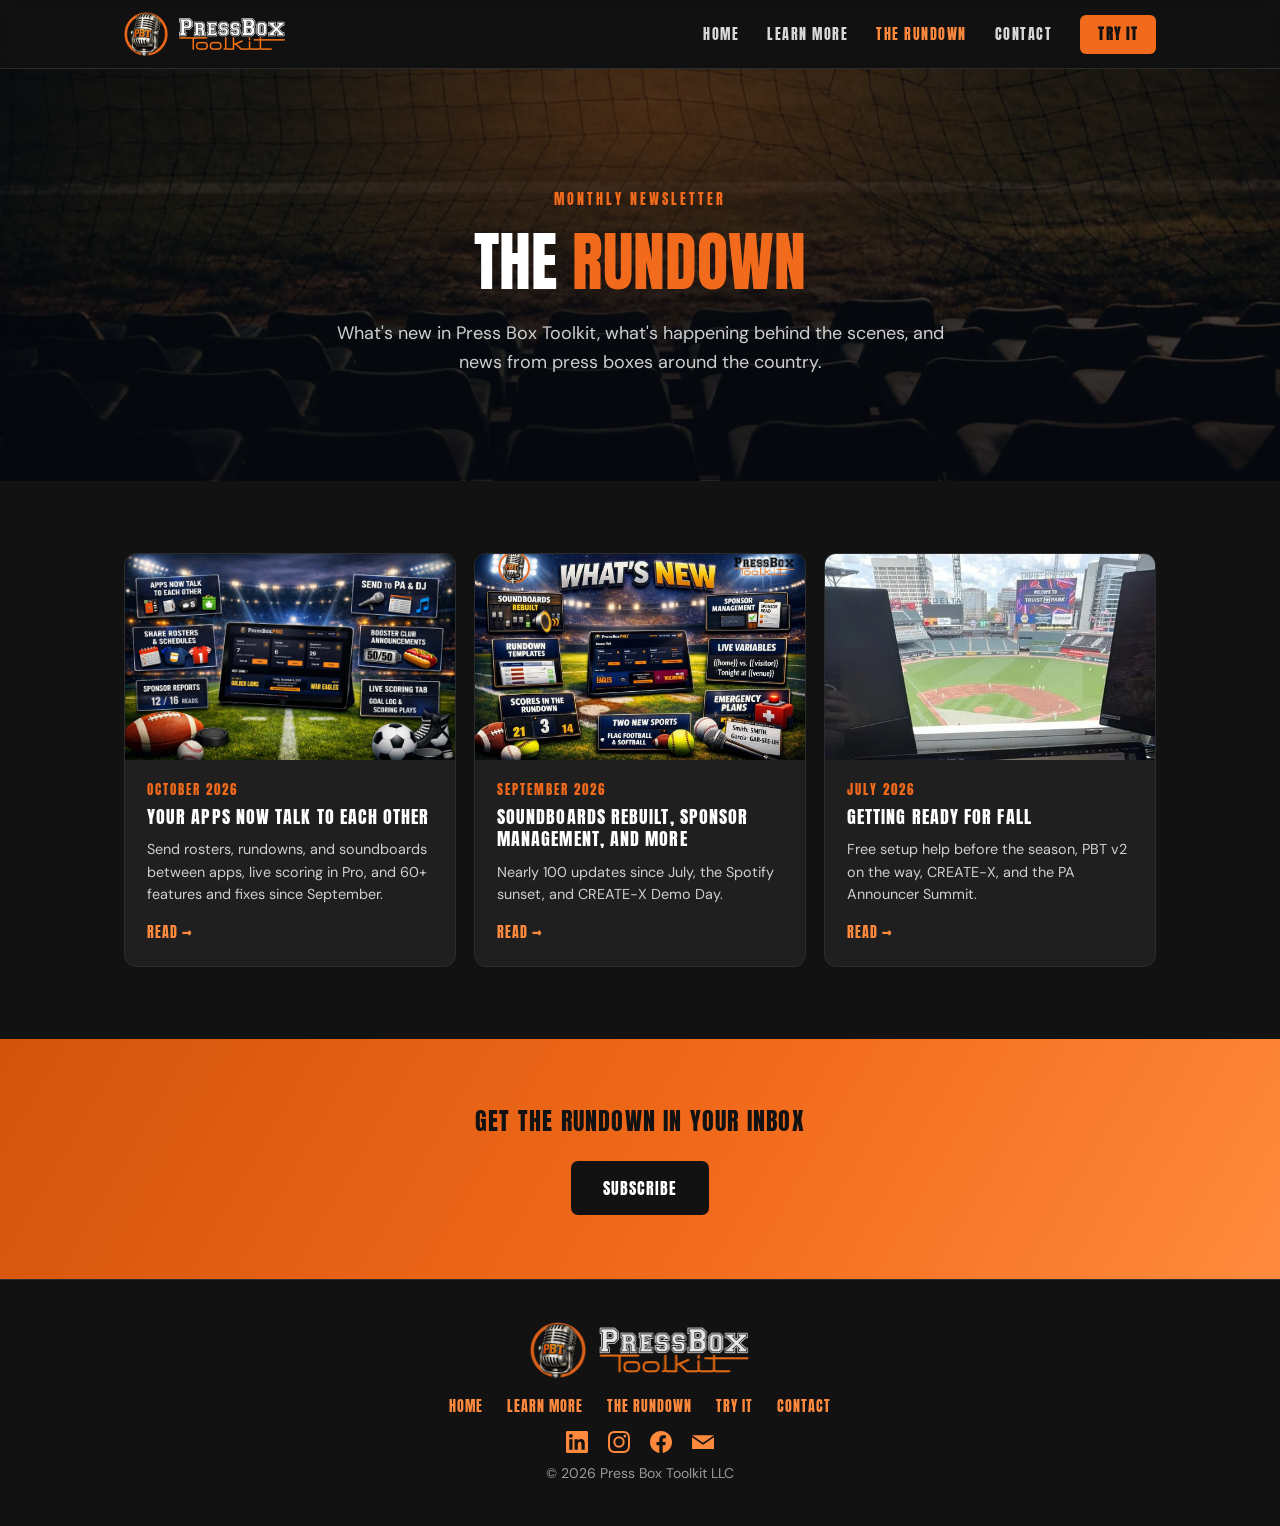
==== rundown/index.html @ 9ff4bf04 "Add The Rundown newsletter archive with July, September, and October 2026 editions Each edition gets" ====
<!DOCTYPE html>
<html lang="en">
<head>
<meta charset="utf-8">
<meta name="viewport" content="width=device-width, initial-scale=1">
<title>The Rundown | Monthly Newsletter | Press Box Toolkit</title>
<meta name="description" content="The Rundown is the monthly newsletter from Press Box Toolkit: new features, game-day tips, and news from the press box for PA announcers, DJs, and athletic directors.">
<meta property="og:title" content="The Rundown | Monthly news from Press Box Toolkit">
<meta property="og:description" content="New features, game-day tips, and news from the press box for PA announcers, DJs, and athletic directors.">
<meta property="og:type" content="website">
<meta property="og:url" content="https://www.pressboxtoolkit.com/rundown/">
<meta property="og:image" content="https://www.pressboxtoolkit.com/images/rundown/og.jpg">
<meta property="og:image:width" content="1200">
<meta property="og:image:height" content="630">
<meta property="og:image:alt" content="The Rundown, the monthly newsletter from Press Box Toolkit">
<meta name="twitter:card" content="summary_large_image">
<meta name="twitter:image" content="https://www.pressboxtoolkit.com/images/rundown/og.jpg">
<link rel="canonical" href="https://www.pressboxtoolkit.com/rundown/">
<link rel="icon" href="/public/PBT-favicon.png">
<link rel="preload" as="image" href="/images/empty-seats.webp" type="image/webp">
<link rel="stylesheet" href="/styles.css">
</head>
<body>

<!-- NAV -->
<header class="nav">
  <div class="wrap nav-inner">
    <a class="brand" href="/"><img class="nav-mic" src="/images/pbt-mic.webp" alt=""><img class="nav-logo" src="/PBT-logo-white-nav.png" alt="Press Box Toolkit"></a>
    <button class="nav-toggle" aria-label="Menu" onclick="document.getElementById('navlinks').classList.toggle('open')">☰</button>
    <nav class="nav-links" id="navlinks">
      <a href="/">Home</a>
      <a href="/details.html">Learn More</a>
      <a href="/rundown/" aria-current="page">The Rundown</a>
      <a href="/#contact">Contact</a>
      <a class="cta" href="https://app.pressboxtoolkit.com">Try It</a>
    </nav>
  </div>
</header>

<!-- HERO -->
<section class="hero photo-bg photo-hero-rundown">
  <p class="masthead">Monthly newsletter</p>
  <h1>The <span class="accent">Rundown</span></h1>
  <p class="sub">What's new in Press Box Toolkit, what's happening behind the scenes, and news from press boxes around the country.</p>
</section>

<!-- EDITIONS (newest first) -->
<section class="section">
  <div class="wrap">
    <div class="editions">
      <a class="edition-card" href="/rundown/2026-10/">
        <img src="/images/rundown/2026-10/whats-new.webp" width="1600" height="1066" alt="">
        <div class="body">
          <p class="date">October 2026</p>
          <h2>Your apps now talk to each other</h2>
          <p>Send rosters, rundowns, and soundboards between apps, live scoring in Pro, and 60+ features and fixes since September.</p>
          <span class="more">Read &rarr;</span>
        </div>
      </a>
      <a class="edition-card" href="/rundown/2026-09/">
        <img src="/images/rundown/2026-09/whats-new.webp" width="1120" height="746" alt="">
        <div class="body">
          <p class="date">September 2026</p>
          <h2>Soundboards rebuilt, sponsor management, and more</h2>
          <p>Nearly 100 updates since July, the Spotify sunset, and CREATE-X Demo Day.</p>
          <span class="more">Read &rarr;</span>
        </div>
      </a>
      <a class="edition-card" href="/rundown/2026-07/">
        <img src="/images/rundown/2026-07/truist-park.webp" width="520" height="924" alt="" style="object-position:center 30%">
        <div class="body">
          <p class="date">July 2026</p>
          <h2>Getting ready for fall</h2>
          <p>Free setup help before the season, PBT v2 on the way, CREATE-X, and the PA Announcer Summit.</p>
          <span class="more">Read &rarr;</span>
        </div>
      </a>
    </div>
  </div>
</section>

<!-- SUBSCRIBE + FOOTER -->
<section class="cta-band">
  <h2>Get The Rundown in your inbox</h2>
  <a class="btn btn-dark" href="mailto:info@pressboxtoolkit.com?subject=Subscribe%20me%20to%20The%20Rundown">Subscribe</a>
</section>

<footer class="foot">
  <div class="wrap">
    <div class="foot-brand"><img class="foot-mic" src="/images/pbt-mic.webp" alt=""><img class="foot-logo" src="/PBT-logo-white-foot.png" alt="Press Box Toolkit"></div>
    <div class="links">
      <a href="/">Home</a>
      <a href="/details.html">Learn More</a>
      <a href="/rundown/">The Rundown</a>
      <a href="https://app.pressboxtoolkit.com">Try It</a>
      <a href="mailto:info@pressboxtoolkit.com">Contact</a>
    </div>
    <div class="social">
      <a href="https://www.linkedin.com/company/press-box-toolkit/" target="_blank" rel="noopener" aria-label="Press Box Toolkit on LinkedIn"><svg width="22" height="22" viewBox="0 0 24 24" fill="currentColor" aria-hidden="true" xmlns="http://www.w3.org/2000/svg"><path d="M20.447 20.452h-3.554v-5.569c0-1.328-.027-3.037-1.852-3.037-1.853 0-2.136 1.445-2.136 2.939v5.667H9.351V9h3.414v1.561h.046c.477-.9 1.637-1.85 3.37-1.85 3.601 0 4.267 2.37 4.267 5.455v6.286zM5.337 7.433a2.062 2.062 0 1 1 0-4.124 2.062 2.062 0 0 1 0 4.124zM7.119 20.452H3.555V9h3.564v11.452zM22.225 0H1.771C.792 0 0 .774 0 1.729v20.542C0 23.227.792 24 1.771 24h20.451C23.2 24 24 23.227 24 22.271V1.729C24 .774 23.2 0 22.222 0h.003z"/></svg></a>
      <a href="https://www.instagram.com/pressboxtoolkit/" target="_blank" rel="noopener" aria-label="Press Box Toolkit on Instagram"><svg width="22" height="22" viewBox="0 0 24 24" fill="currentColor" aria-hidden="true" xmlns="http://www.w3.org/2000/svg"><path d="M12 2.163c3.204 0 3.584.012 4.85.07 3.252.148 4.771 1.691 4.919 4.919.058 1.265.069 1.645.069 4.849 0 3.205-.012 3.584-.069 4.849-.149 3.225-1.664 4.771-4.919 4.919-1.266.058-1.644.07-4.85.07-3.204 0-3.584-.012-4.849-.07-3.26-.149-4.771-1.699-4.919-4.92-.058-1.265-.07-1.644-.07-4.849 0-3.204.013-3.583.07-4.849.149-3.227 1.664-4.771 4.919-4.919 1.266-.057 1.645-.069 4.849-.069zm0-2.163c-3.259 0-3.667.014-4.947.072-4.358.2-6.78 2.618-6.98 6.98-.059 1.281-.073 1.689-.073 4.948 0 3.259.014 3.668.072 4.948.2 4.358 2.618 6.78 6.98 6.98 1.281.058 1.689.072 4.948.072 3.259 0 3.668-.014 4.948-.072 4.354-.2 6.782-2.618 6.979-6.98.059-1.28.073-1.689.073-4.948 0-3.259-.014-3.667-.072-4.947-.196-4.354-2.617-6.78-6.979-6.98-1.281-.059-1.69-.073-4.949-.073zm0 5.838a6.162 6.162 0 1 0 0 12.324 6.162 6.162 0 0 0 0-12.324zM12 16a4 4 0 1 1 0-8 4 4 0 0 1 0 8zm6.406-11.845a1.44 1.44 0 1 0 0 2.881 1.44 1.44 0 0 0 0-2.881z"/></svg></a>
      <a href="https://www.facebook.com/profile.php?id=61593398079838" target="_blank" rel="noopener" aria-label="Press Box Toolkit on Facebook"><svg width="22" height="22" viewBox="0 0 24 24" fill="currentColor" aria-hidden="true" xmlns="http://www.w3.org/2000/svg"><path d="M24 12.073c0-6.627-5.373-12-12-12s-12 5.373-12 12c0 5.99 4.388 10.954 10.125 11.854v-8.385H7.078v-3.47h3.047V9.43c0-3.007 1.792-4.669 4.533-4.669 1.312 0 2.686.235 2.686.235v2.953H15.83c-1.491 0-1.956.925-1.956 1.874v2.25h3.328l-.532 3.47h-2.796v8.385C19.612 23.027 24 18.062 24 12.073z"/></svg></a>
      <a href="mailto:info@pressboxtoolkit.com" aria-label="Email Press Box Toolkit"><svg width="22" height="22" viewBox="0 0 24 24" fill="currentColor" aria-hidden="true" xmlns="http://www.w3.org/2000/svg"><path d="M12 12.713L.015 4.5h23.97L12 12.713zM12 15.13L0 6.916V19.5h24V6.916L12 15.13z"/></svg></a>
    </div>
    <p class="small" style="margin-top:10px">© 2026 Press Box Toolkit LLC</p>
  </div>
</footer>

<!-- Cloudflare Web Analytics --><script type='module' src='https://static.cloudflareinsights.com/beacon.min.js' data-cf-beacon='{"token": "b8021b3f15eb4852a999a859407222bf"}'></script><!-- End Cloudflare Web Analytics -->
</body>
</html>
---- styles.css ----
/* ===== Press Box Toolkit — landing site ===== */
@import url('https://fonts.googleapis.com/css2?family=Anton&family=DM+Sans:ital,opsz,wght@0,9..40,100..1000;1,9..40,100..1000&display=swap');
/* Brand video headline (Oswald) and controls (Barlow Semi Condensed), subset with text= to only the
   glyphs used: 'See game night through the press box window.' plus 'Sound on/off', 'Pause', 'Play'.
   Add any new characters here if that copy changes. */
@import url('https://fonts.googleapis.com/css2?family=Barlow+Semi+Condensed:wght@600&family=Oswald:wght@600&display=swap&text=%20.PSabdefghilmnoprstuwxy');

:root{
  --ink:#121212;
  --ink-soft:#1b1b1b;
  --ink-card:#1f1f1f;
  --orange:#F26A1B;
  --orange-deep:#D2540C;
  --orange-lt:#FF8A3D;
  --paper:#ffffff;
  --mute:#9a9a9a;
  --line:#2c2c2c;
  --disp:'Anton',system-ui,sans-serif;
  --body:'DM Sans',system-ui,-apple-system,sans-serif;
}

/* =====================================================================
   PHOTO BACKGROUNDS — swap image files here.
   Each variable maps one image to one section; the .photo-* rules in
   the "photo-backed sections" block below consume them.
   (football and empty-seats appear once per page; no repeats within a page)
   ===================================================================== */
:root{
  --photo-hero-home:     url('images/football.webp');    /* index: hero */
  --photo-what-home:     url('images/turf3.webp');       /* index: what it does + quick links */
  --photo-users-home:    url('images/turf4.webp');       /* index: where we are (user map) */
  --photo-contact-home:  url('images/empty-seats.webp'); /* index: contact */
  --photo-hero-details:  url('images/basketball.webp');  /* details: hero */
  --photo-why-details:   url('images/baseball.webp');    /* details: why PBT */
  --photo-allinone-details: url('images/turf1.webp');    /* details: all-in-one (PRO/LITE) */
  --photo-tools-details: url('images/turf2.webp');       /* details: individual tools */
  --photo-beyond-details: url('images/empty-seats.webp');/* details: beyond the press box */
  --photo-ideas-details: url('images/football.webp');    /* details: what should we build next */
  --shade:5,8,15;             /* rgb of the photo darkening overlay */
  --panel:rgba(18,23,40,.94); /* floating panel background over photos */
  /* per-app accent colors (details product cards) */
  --acc-lite:#4A9EDE;
  --acc-pro:#F26A1B;
  --acc-pa:#E8B84B;
  --acc-dj:#3EC6C6;
  --acc-rm:#4CAF7A;
}

*{box-sizing:border-box;margin:0;padding:0}
html{scroll-behavior:smooth}
body{
  background:var(--ink);
  color:var(--paper);
  font-family:var(--body);
  font-size:16px;
  line-height:1.5;
  -webkit-font-smoothing:antialiased;
}
a{color:inherit;text-decoration:none}
img{max-width:100%;display:block}

.wrap{max-width:1080px;margin:0 auto;padding:0 24px}

/* ---- nav ---- */
.nav{
  position:sticky;top:0;z-index:50;
  background:rgba(18,18,18,.65);
  backdrop-filter:blur(8px);
  border-bottom:1px solid var(--line);
}
.nav-inner{display:flex;align-items:center;justify-content:space-between;height:68px}
.brand{display:flex;align-items:center;gap:10px}
.nav-mic{height:44px;width:44px}
.nav-logo{height:34px;width:auto}
.nav-links{display:flex;gap:28px;align-items:center}
.nav-links a{
  font-family:var(--disp);font-weight:400;font-size:.875rem;
  letter-spacing:1.5px;text-transform:uppercase;color:#d8d8d8;
  transition:color .15s;
}
.nav-links a:hover{color:var(--orange-lt)}
.nav-links a.cta{
  color:var(--ink);background:var(--orange);
  padding:9px 18px;border-radius:6px;font-weight:600;
}
.nav-links a.cta:hover{background:var(--orange-lt);color:var(--ink)}
.nav-toggle{display:none;background:none;border:0;color:var(--paper);font-size:26px;cursor:pointer}

/* ---- hero ---- */
.hero{
  position:relative;text-align:center;
  padding:96px 24px 84px;
  overflow:hidden;
}
.hero::before{
  content:"";position:absolute;left:50%;top:-160px;transform:translateX(-50%);
  width:760px;height:420px;border-radius:50%;
  background:radial-gradient(ellipse at center, rgba(242,106,27,.18), transparent 70%);
  pointer-events:none;
}
.hero-logo{height:120px;width:auto;margin:0 auto 28px;position:relative}
.hero-brand{display:flex;align-items:center;justify-content:center;gap:20px;margin:0 auto 28px;position:relative}
.hero-brand .hero-logo{margin:0;min-width:0}
.hero-mic{height:120px;width:120px;flex:none}
.hero h1{
  font-family:var(--disp);font-weight:400;
  font-size:clamp(2rem,6vw,4rem);line-height:1.1;
  text-transform:uppercase;position:relative;
}
.hero h1 .accent{color:var(--orange)}
.hero .sub{
  margin:22px auto 0;max-width:620px;color:#cfcfcf;
  font-size:1.125rem;line-height:1.6;position:relative;
}
.hero-cta{margin-top:34px;display:flex;gap:14px;justify-content:center;flex-wrap:wrap;position:relative}

.btn{
  font-family:var(--disp);font-weight:400;letter-spacing:1px;text-transform:uppercase;
  font-size:.875rem;padding:13px 26px;border-radius:7px;cursor:pointer;
  transition:transform .12s, background .15s;display:inline-block;
}
.btn-primary{background:var(--orange);color:var(--ink)}
.btn-primary:hover{background:var(--orange-lt);transform:translateY(-2px)}
.btn-ghost{border:1.5px solid var(--line);color:var(--paper)}
.btn-ghost:hover{border-color:var(--orange);color:var(--orange-lt)}

/* ---- brand video (home, below hero) ---- */
.brand-video{background:#0A0A0A;padding:72px 0 80px}
.brand-video h2{
  font-family:'Oswald',var(--disp);font-weight:600;text-align:center;
  font-size:clamp(1.5rem,3.6vw,2.375rem);line-height:1.15;margin-bottom:32px;
  text-wrap:balance;
}
.video-frame{
  position:relative;aspect-ratio:16/9;background:#000;overflow:hidden;
  border:1px solid rgba(255,255,255,.08);border-radius:12px;
  box-shadow:0 18px 48px rgba(0,0,0,.55);
}
.video-frame video{display:block;width:100%;height:100%;object-fit:cover}
.video-controls{position:absolute;right:14px;bottom:14px;display:flex;gap:8px}
.video-btn{
  font-family:'Barlow Semi Condensed',var(--body);font-weight:600;font-size:1rem;
  min-height:44px;padding:0 16px;border-radius:8px;cursor:pointer;
  border:1px solid rgba(255,255,255,.28);
  background:rgba(10,10,10,.72);color:var(--paper);
  transition:background .15s;
}
.video-btn:hover{background:rgba(10,10,10,.9)}
.video-sound{background:var(--orange);color:#0A0A0A;border-color:var(--orange)}
.video-sound:hover{background:var(--orange-lt)}
.video-btn:focus-visible,.video-play:focus-visible{outline:3px solid var(--paper);outline-offset:2px}
/* bottom-left so it never covers the logo and URL on the end-card poster */
.video-play{
  position:absolute;left:14px;bottom:14px;
  width:64px;height:64px;border-radius:50%;border:0;cursor:pointer;
  background:var(--orange);color:#0A0A0A;
  display:flex;align-items:center;justify-content:center;
  box-shadow:0 6px 24px rgba(0,0,0,.5);
}
.video-play[hidden],.video-controls[hidden]{display:none}
.video-play svg{margin-left:4px}
.video-play:hover{background:var(--orange-lt)}

/* ---- section scaffolding ---- */
.section{padding:72px 0}
/* background-color, not the `background` shorthand: the shorthand would reset
   background-size/repeat and beat .photo-bg's `cover` on .section.alt.photo-bg */
.section.alt{background-color:var(--ink-soft)}

/* ---- photo-backed sections ----
   Non-hero .photo-bg sections keep their flat background until the
   inline IntersectionObserver adds .bg-ready (heroes load eagerly).
   Every photo gets a base darkening layer plus a stronger gradient
   behind the text zone so copy never sits on raw photo. */
.photo-bg{background-size:cover;background-repeat:no-repeat;background-attachment:scroll}
.section.photo-bg{padding:88px 0}
/* sections that absorb the footer so the photo runs behind it */
.section.photo-bg.has-foot{padding-bottom:0}
.has-foot .foot{margin-top:88px}
.has-foot .cta-band{margin-top:88px}
.has-foot .cta-band + .foot{margin-top:0}
.hero.photo-bg{padding:120px 24px 104px}

/* index: hero — football under the lights */
.photo-hero-home{
  background-image:
    radial-gradient(ellipse 62% 58% at 50% 52%,rgba(var(--shade),.55),transparent 74%),
    linear-gradient(180deg,rgba(var(--shade),.66),rgba(var(--shade),.46) 45%,rgba(var(--shade),.8)),
    linear-gradient(rgba(var(--shade),.42),rgba(var(--shade),.42)),
    var(--photo-hero-home);
  background-position:center 28%;
}
/* index: what it does — turf T-line junction */
.photo-what-home.bg-ready{
  background-image:
    linear-gradient(180deg,rgba(var(--shade),.82),rgba(var(--shade),.58) 45%,rgba(var(--shade),.78)),
    linear-gradient(rgba(var(--shade),.45),rgba(var(--shade),.45)),
    var(--photo-what-home);
  background-position:center;
}
/* index: contact — empty stadium seats */
.photo-contact-home.bg-ready{
  background-image:
    linear-gradient(180deg,rgba(var(--shade),.6),rgba(var(--shade),.42) 45%,rgba(var(--shade),.72)),
    linear-gradient(rgba(var(--shade),.35),rgba(var(--shade),.35)),
    var(--photo-contact-home);
  background-position:center 65%;
}
/* index: where we are — turf close-up */
.photo-users-home.bg-ready{
  background-image:
    linear-gradient(180deg,rgba(var(--shade),.82),rgba(var(--shade),.6) 45%,rgba(var(--shade),.8)),
    linear-gradient(rgba(var(--shade),.45),rgba(var(--shade),.45)),
    var(--photo-users-home);
  background-position:center;
}
/* details: hero — basketball dropping through the net */
.photo-hero-details{
  background-image:
    radial-gradient(ellipse 62% 58% at 50% 52%,rgba(var(--shade),.5),transparent 74%),
    linear-gradient(180deg,rgba(var(--shade),.58),rgba(var(--shade),.42) 45%,rgba(var(--shade),.76)),
    linear-gradient(rgba(var(--shade),.36),rgba(var(--shade),.36)),
    var(--photo-hero-details);
  background-position:32% center;
}
/* details: individual tools — turf sideline */
.photo-tools-details.bg-ready{
  background-image:
    linear-gradient(180deg,rgba(var(--shade),.82),rgba(var(--shade),.58) 45%,rgba(var(--shade),.78)),
    linear-gradient(rgba(var(--shade),.45),rgba(var(--shade),.45)),
    var(--photo-tools-details);
  background-position:center;
}
/* details: all-in-one — soccer ball on grass */
.photo-allinone-details.bg-ready{
  background-image:
    linear-gradient(180deg,rgba(var(--shade),.8),rgba(var(--shade),.55) 45%,rgba(var(--shade),.78)),
    linear-gradient(rgba(var(--shade),.42),rgba(var(--shade),.42)),
    var(--photo-allinone-details);
  background-position:72% center;
}
/* details: beyond the press box — empty stadium seats */
.photo-beyond-details.bg-ready{
  background-image:
    linear-gradient(180deg,rgba(var(--shade),.76),rgba(var(--shade),.52) 45%,rgba(var(--shade),.74)),
    linear-gradient(rgba(var(--shade),.38),rgba(var(--shade),.38)),
    var(--photo-beyond-details);
  background-position:center 65%;
}
/* details: what should we build next — football under the lights */
.photo-ideas-details.bg-ready{
  background-image:
    linear-gradient(180deg,rgba(var(--shade),.62),rgba(var(--shade),.45) 45%,rgba(var(--shade),.72)),
    linear-gradient(rgba(var(--shade),.4),rgba(var(--shade),.4)),
    var(--photo-ideas-details);
  background-position:center 28%;
}
/* details: why PBT — glove and baseballs at dusk */
.photo-why-details.bg-ready{
  background-image:
    linear-gradient(180deg,rgba(var(--shade),.78),rgba(var(--shade),.5) 40%,rgba(var(--shade),.72)),
    linear-gradient(rgba(var(--shade),.4),rgba(var(--shade),.4)),
    var(--photo-why-details);
  background-position:center 60%;
}

/* floating panels over photos */
.photo-bg .card,
.photo-bg .product{background:var(--panel);border-color:rgba(255,255,255,.08)}
.photo-bg .feature-panel{background:var(--panel);border-color:rgba(255,255,255,.08)}
.photo-bg .why .item{
  background:var(--panel);border-radius:12px;
  padding:22px 24px;border-left:3px solid var(--orange);
}
.wrap.panel{
  background:var(--panel);border:1px solid rgba(255,255,255,.08);
  border-radius:12px;padding:44px 40px;
  width:calc(100% - 48px);max-width:1032px; /* aligns with cards inside a .wrap */
}
/* user map (home): tighter panel so the map fills the width */
.wrap.panel.map-panel{padding:28px 28px 20px}
.map-panel img{width:100%;height:auto;display:block}
.map-caption{
  text-align:center;color:var(--mute);font-size:.85rem;
  margin-top:16px;
}
.eyebrow{
  font-family:var(--disp);font-weight:400;letter-spacing:3px;text-transform:uppercase;
  color:var(--orange);font-size:13px;text-align:center;margin-bottom:12px;
}
.section h2{
  font-family:var(--disp);font-weight:400;text-align:center;text-transform:uppercase;
  font-size:1.25rem;letter-spacing:.1em;line-height:1.2;margin-bottom:14px;
}
.section .lede{text-align:center;color:#cfcfcf;max-width:680px;margin:0 auto 44px;font-size:.95rem;line-height:1.6}

/* ---- pillar / function cards ---- */
.cards{display:grid;grid-template-columns:repeat(2,1fr);gap:18px}
.card{
  background:var(--ink-card);border:1px solid var(--line);border-radius:12px;
  padding:26px;display:flex;gap:18px;align-items:flex-start;
}
.card .top-rule{height:4px;background:var(--orange);border-radius:3px;
  position:absolute;top:0;left:26px;right:26px}
.card-ic{width:54px;height:54px;flex:0 0 54px;object-fit:contain}
.card-arrow{width:54px;height:54px;flex:0 0 54px;display:flex;align-items:center;justify-content:center;
  font-family:var(--disp);font-size:42px;color:var(--orange);font-weight:400}
.card h3{font-family:var(--disp);font-weight:400;letter-spacing:.1em;text-transform:uppercase;
  font-size:.875rem;color:var(--orange);margin-bottom:6px}
.card p{color:#d2d2d2;font-size:.9rem;line-height:1.5}

/* single panel holding all four feature blurbs */
.feature-panel{
  background:var(--ink-card);border:1px solid var(--line);border-radius:12px;
  padding:16px;
}
.feature-panel .cards{gap:0}
.feature-panel .card{background:transparent;border:0;padding:18px 20px}

/* ---- three quick links (home) — styled as buttons ---- */
.trio{display:grid;grid-template-columns:repeat(3,1fr);gap:18px;margin-top:52px}
.trio .card{
  flex-direction:column;text-align:center;align-items:center;
  border:2px solid var(--orange);border-radius:10px;
  transition:transform .15s, background .15s, box-shadow .15s;
}
.trio .card:hover{
  transform:translateY(-4px);background:var(--orange);
  box-shadow:0 8px 24px rgba(242,106,27,.35);
}
.trio .card h3{color:var(--paper);transition:color .15s}
.trio .card p{transition:color .15s}
.trio .card .big{font-family:var(--disp);font-size:34px;color:var(--orange);font-weight:400;margin-bottom:6px;transition:color .15s}
.trio .card:hover h3,
.trio .card:hover p,
.trio .card:hover .big{color:var(--ink)}

/* ---- why pillars ---- */
.why{display:grid;grid-template-columns:repeat(2,1fr);gap:26px}
.why .item{border-left:3px solid var(--orange);padding:4px 0 4px 20px}
.why h3{font-family:var(--disp);font-weight:400;letter-spacing:.1em;text-transform:uppercase;
  font-size:.875rem;margin-bottom:8px}
.why p{color:#cccccc;font-size:.9rem;line-height:1.6}

/* ---- product family (details) ---- */
.product{
  background:var(--ink-card);border:1px solid var(--line);border-radius:14px;
  padding:30px;margin-bottom:18px;
}
.product .tag{font-family:var(--disp);font-weight:400;letter-spacing:2px;text-transform:uppercase;
  color:var(--orange);font-size:13px;margin-bottom:6px}
.product-logo{height:50px;width:auto;margin-bottom:14px}
.product h3{font-family:var(--disp);font-weight:400;font-size:.875rem;letter-spacing:.1em;text-transform:uppercase;margin-bottom:10px}

/* per-app brand colors (accent variables defined in the photo block) */
.c-pro{color:var(--acc-pro)}
.c-lite{color:var(--acc-lite)}
.c-pa{color:var(--acc-pa)}
.c-dj{color:var(--acc-dj)}
.c-ad{color:#8858F0}
.c-rm{color:var(--acc-rm)}
.c-bc{color:#20C058}

/* thin per-app card accent (AD and BC stay neutral) */
.product:has(.c-pro){border-left:3px solid var(--acc-pro)}
.product:has(.c-lite){border-left:3px solid var(--acc-lite)}
.product:has(.c-pa){border-left:3px solid var(--acc-pa)}
.product:has(.c-dj){border-left:3px solid var(--acc-dj)}
.product:has(.c-rm){border-left:3px solid var(--acc-rm)}
.product p{color:#d2d2d2;font-size:.9rem;line-height:1.5;margin-bottom:10px}
.product .feat{color:var(--mute);font-size:.85rem}
.product .feat strong{color:#e6e6e6}

.subhead{font-family:var(--disp);font-weight:400;letter-spacing:2px;text-transform:uppercase;
  color:var(--mute);font-size:14px;text-align:center;margin:48px 0 22px}

/* ---- mascot & main promo ---- */
.mm-promo{
  background:#F6F1E7;border-radius:14px;padding:40px;margin:0 auto;
  display:flex;flex-direction:column;align-items:center;text-align:center;gap:20px;
}
.mm-logo{width:100%;max-width:440px;height:auto}
.mm-promo p{color:#1F4E79;font-size:.95rem;line-height:1.7;max-width:600px}
.mm-btn{
  display:inline-block;padding:10px 24px;background:#C8553D;color:#F6F1E7;
  border-radius:6px;font-weight:600;font-size:.9rem;transition:background .15s;
}
.mm-btn:hover{background:#B04A35}

/* ---- final cta band ---- */
.cta-band{
  text-align:center;padding:64px 24px;
  background:linear-gradient(120deg,var(--orange-deep),var(--orange) 55%,var(--orange-lt));
}
.cta-band h2{font-family:var(--disp);font-weight:400;color:var(--ink);text-transform:uppercase;
  font-size:1.5rem;letter-spacing:.05em;margin-bottom:22px}
.cta-band .btn-dark{background:var(--ink);color:var(--paper);font-size:16px;padding:15px 32px}
.cta-band .btn-dark:hover{background:#000;transform:translateY(-2px)}

/* ---- The Rundown: newsletter archive (/rundown/) and editions (/rundown/YYYY-MM/) ---- */
.nav-links a[aria-current="page"]{color:var(--orange-lt)}
.photo-hero-rundown{
  background-image:
    radial-gradient(ellipse 62% 58% at 50% 52%,rgba(var(--shade),.55),transparent 74%),
    linear-gradient(180deg,rgba(var(--shade),.62),rgba(var(--shade),.44) 45%,rgba(var(--shade),.8)),
    linear-gradient(rgba(var(--shade),.4),rgba(var(--shade),.4)),
    url('images/empty-seats.webp');
  background-position:center 65%;
}
.hero .masthead{
  font-family:var(--disp);font-weight:400;text-transform:uppercase;letter-spacing:3px;
  color:var(--orange);font-size:.9rem;margin-bottom:16px;position:relative;
}
.hero.edition-hero{padding:80px 24px 48px}
.hero.edition-hero h1{font-size:clamp(2rem,5vw,3.25rem);max-width:820px;margin:0 auto;text-wrap:balance}
.hero .meta{color:var(--mute);font-size:.9rem;margin-top:18px;position:relative}

/* edition list (archive page) */
.editions{display:grid;grid-template-columns:repeat(3,1fr);gap:18px}
.edition-card{
  background:var(--ink-card);border:1px solid var(--line);border-radius:12px;overflow:hidden;
  display:flex;flex-direction:column;transition:transform .15s,border-color .15s;
}
.edition-card:hover{transform:translateY(-4px);border-color:var(--orange)}
.edition-card img{width:100%;height:auto;aspect-ratio:16/10;object-fit:cover}
.edition-card .body{padding:20px 22px 24px;display:flex;flex-direction:column;flex:1}
.edition-card .date{flex:none;font-family:var(--disp);letter-spacing:2px;text-transform:uppercase;color:var(--orange);font-size:13px;margin-bottom:6px}
.edition-card h2{font-family:var(--disp);font-weight:400;text-transform:uppercase;letter-spacing:.06em;
  font-size:1.125rem;line-height:1.25;margin-bottom:10px;text-align:left}
.edition-card p{color:#cfcfcf;font-size:.9rem;line-height:1.55;flex:1}
.edition-card .more{font-family:var(--disp);letter-spacing:1px;text-transform:uppercase;font-size:.85rem;color:var(--orange-lt);margin-top:16px}

/* edition article */
.article{max-width:740px;margin:0 auto;padding:8px 24px 72px}
.article > :first-child{margin-top:0}
.article h2{
  font-family:var(--disp);font-weight:400;text-transform:uppercase;letter-spacing:.06em;
  font-size:1.6rem;line-height:1.2;margin:60px 0 18px;padding-top:28px;border-top:1px solid var(--line);
  scroll-margin-top:88px;
}
.article h3{
  font-family:var(--disp);font-weight:400;text-transform:uppercase;letter-spacing:.08em;
  color:var(--orange);font-size:1.1rem;line-height:1.3;margin:36px 0 12px;scroll-margin-top:88px;
}
.article p{color:#d6d6d6;font-size:1.0625rem;line-height:1.75;margin-bottom:18px}
.article p.intro{font-size:1.2rem;color:#e6e6e6}
.article strong{color:var(--paper)}
.article a{color:var(--orange-lt);text-decoration:underline;text-underline-offset:3px}
.article a:hover{color:var(--paper)}
.article code{font-size:.92em;background:#262626;border:1px solid var(--line);border-radius:4px;padding:1px 6px;color:#f0f0f0}
.article ul{list-style:none;margin:0 0 22px}
.article li{position:relative;padding-left:24px;margin-bottom:12px;color:#d6d6d6;font-size:1.0625rem;line-height:1.7}
.article li::before{content:"";position:absolute;left:4px;top:.68em;width:8px;height:8px;border-radius:2px;background:var(--orange)}
.article figure{margin:30px 0}
.article figure img{width:100%;height:auto;border-radius:10px;border:1px solid rgba(255,255,255,.08)}
.article figure.narrow{max-width:420px;margin-left:auto;margin-right:auto}
.article figure.pair{display:grid;grid-template-columns:1fr 1fr;gap:14px;align-items:start}
.article figure.pair figcaption{grid-column:1/-1}
.article figcaption{color:var(--mute);font-size:.875rem;line-height:1.5;margin-top:10px;text-align:center}
.callout{
  background:var(--ink-card);border:1px solid var(--line);border-left:3px solid var(--orange);
  border-radius:10px;padding:24px 26px 8px;margin:44px 0;
}
.article .callout h2{margin:0 0 12px;padding:0;border:0;font-size:1.2rem;color:var(--orange)}
.stats{display:grid;grid-template-columns:1fr 1fr;gap:14px;margin:6px 0 26px}
.stat{background:var(--ink-card);border:1px solid var(--line);border-radius:10px;padding:20px 22px}
.stat .num{font-family:var(--disp);color:var(--orange);font-size:2.4rem;line-height:1.05}
.stat .label{color:#cfcfcf;font-size:.95rem;line-height:1.5;margin-top:6px}
.signoff{margin-top:44px}
.edition-nav{
  display:flex;justify-content:space-between;gap:16px;flex-wrap:wrap;
  border-top:1px solid var(--line);margin-top:52px;padding-top:24px;
}
.article .edition-nav a{
  font-family:var(--disp);letter-spacing:1px;text-transform:uppercase;font-size:.9rem;
  text-decoration:none;color:var(--orange-lt);
}
.article .edition-nav a:hover{color:var(--paper)}
.edition-nav .next{margin-left:auto;text-align:right}

/* ---- footer ---- */
.foot{border-top:1px solid var(--line);padding:42px 0;text-align:center}
.foot-logo{height:48px;margin:0 auto 18px;opacity:.9}
.foot-brand{display:flex;align-items:center;justify-content:center;gap:12px;margin:0 auto 18px}
.foot-brand .foot-logo{margin:0}
.foot-mic{height:56px;width:56px;opacity:.9}
.foot a{color:var(--orange-lt)}
.foot .links{display:flex;gap:24px;justify-content:center;flex-wrap:wrap;margin-bottom:14px;
  font-family:var(--disp);letter-spacing:1px;text-transform:uppercase;font-size:14px}
.foot .small{color:var(--mute);font-size:14px}
.foot .social{display:flex;gap:20px;justify-content:center;margin:2px 0 4px}
.foot .social a{color:var(--orange-lt);display:inline-flex}
.foot .social a:hover{color:#fff}
.foot .social svg{width:22px;height:22px}

/* ---- responsive ---- */
@media(max-width:780px){
  .nav-links{
    position:absolute;top:68px;left:0;right:0;flex-direction:column;gap:0;
    background:var(--ink);border-bottom:1px solid var(--line);
    max-height:0;overflow:hidden;transition:max-height .25s ease;
  }
  .nav-links.open{max-height:340px}
  .nav-links a{padding:16px 24px;width:100%;border-top:1px solid var(--line)}
  .nav-links a.cta{border-radius:0}
  .nav-toggle{display:block}
  .cards,.trio,.why,.editions{grid-template-columns:1fr}
  .hero.edition-hero{padding:56px 20px 36px}
  .article{padding:0 20px 56px}
  .article h2{font-size:1.35rem;margin-top:48px}
  .callout{padding:20px 20px 4px}
  .hero.photo-bg{padding:84px 20px 72px}
  .section.photo-bg{padding:60px 0}
  .wrap.panel{width:calc(100% - 48px);padding:32px 20px}
  .wrap.panel.map-panel{padding:16px 12px 14px}
  .photo-bg .product{padding:24px 20px}
  .photo-bg .why .item{padding:18px 18px 18px 20px}
  .brand-video{padding:56px 0 60px}
  .brand-video h2{margin-bottom:24px}
  .video-controls{right:10px;bottom:10px;gap:6px}
  .video-btn{min-height:40px;padding:0 12px;font-size:.9375rem}
  .video-play{left:10px;bottom:10px;width:48px;height:48px}
  .video-play svg{width:24px;height:24px}
}
@media(max-width:560px){
  .hero-brand{flex-direction:column;gap:14px}
  .hero-mic{height:96px;width:96px}
  .stats,.article figure.pair{grid-template-columns:1fr}
}

@media(prefers-reduced-motion:reduce){
  *{transition:none!important;scroll-behavior:auto!important}
}
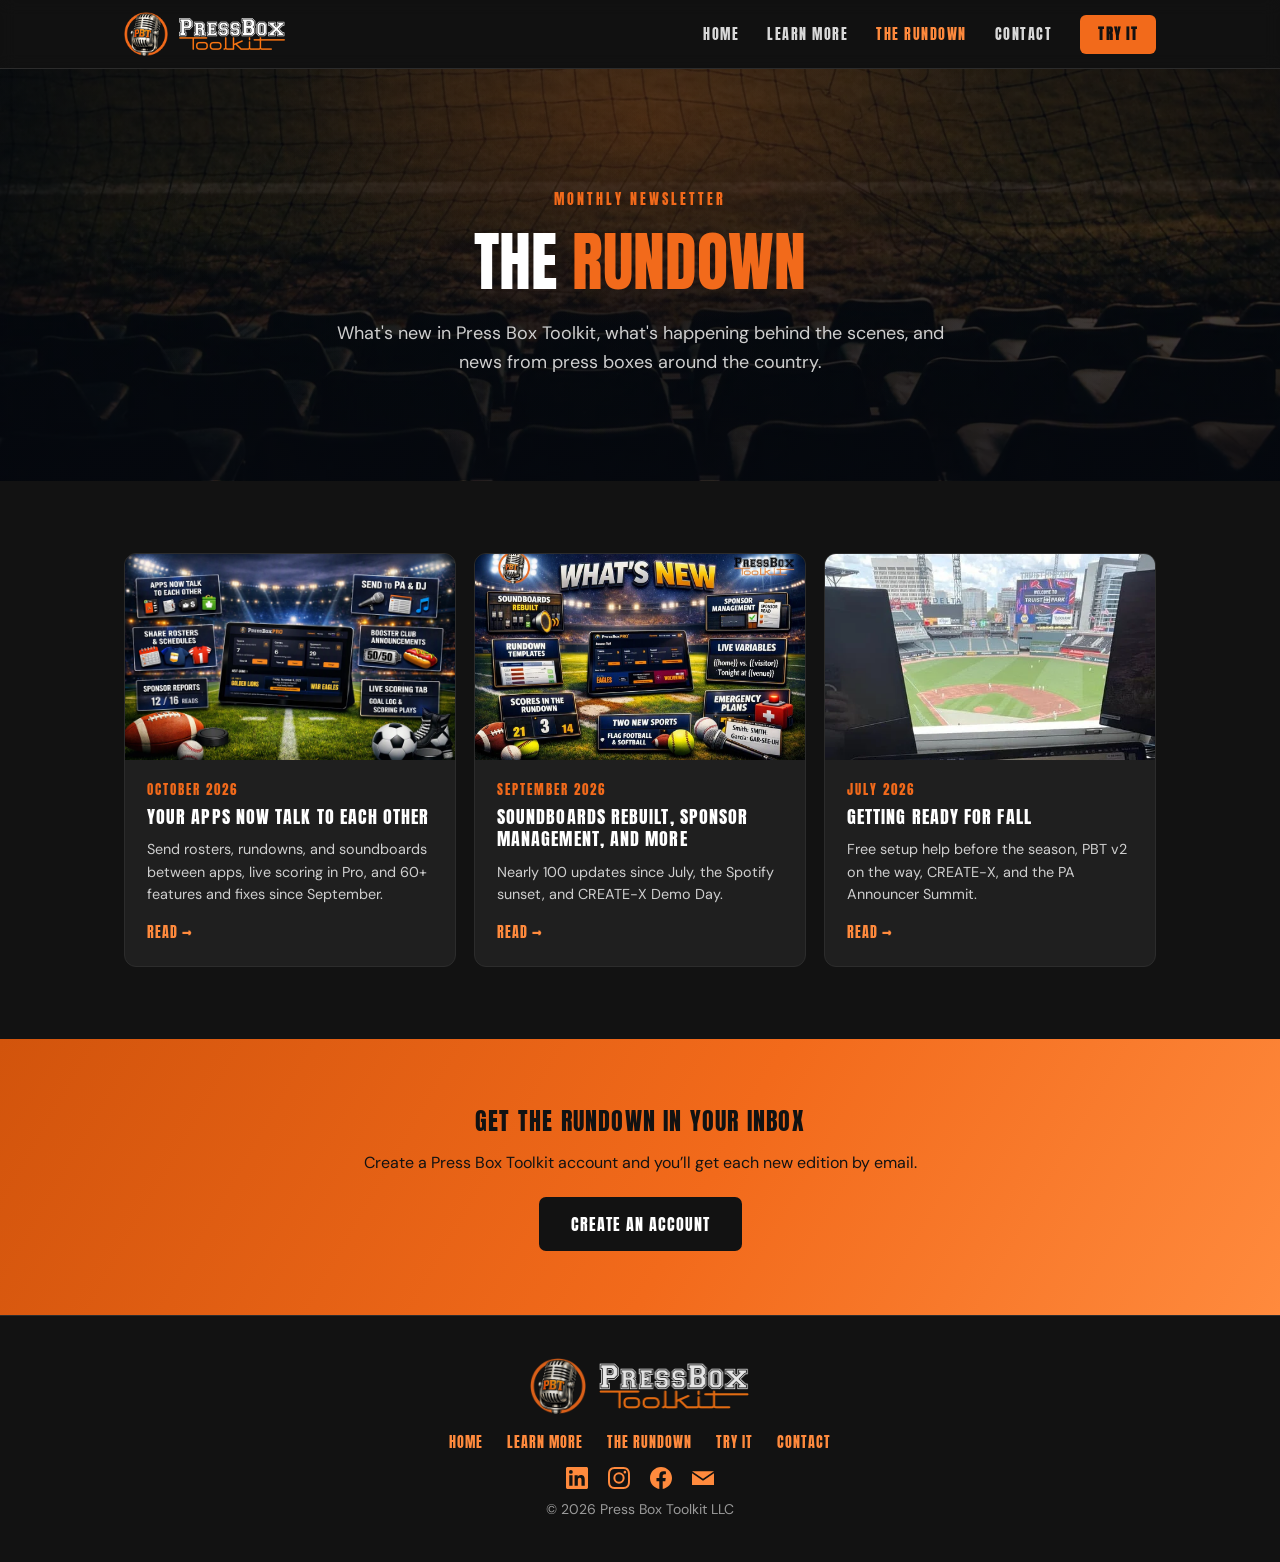
==== commit 6985d8f4: "Point The Rundown subscribe CTA to account signup New Press Box Toolkit accounts are added to HubSpo" ====
--- a/rundown/index.html
+++ b/rundown/index.html
@@ -82,7 +82,8 @@
 <!-- SUBSCRIBE + FOOTER -->
 <section class="cta-band">
   <h2>Get The Rundown in your inbox</h2>
-  <a class="btn btn-dark" href="mailto:info@pressboxtoolkit.com?subject=Subscribe%20me%20to%20The%20Rundown">Subscribe</a>
+  <p>Create a Press Box Toolkit account and you&rsquo;ll get each new edition by email.</p>
+  <a class="btn btn-dark" href="https://app.pressboxtoolkit.com">Create an Account</a>
 </section>
 
 <footer class="foot">
--- a/styles.css
+++ b/styles.css
@@ -394,6 +394,7 @@
 }
 .cta-band h2{font-family:var(--disp);font-weight:400;color:var(--ink);text-transform:uppercase;
   font-size:1.5rem;letter-spacing:.05em;margin-bottom:22px}
+.cta-band p{color:var(--ink);font-size:1rem;line-height:1.5;max-width:560px;margin:-10px auto 22px}
 .cta-band .btn-dark{background:var(--ink);color:var(--paper);font-size:16px;padding:15px 32px}
 .cta-band .btn-dark:hover{background:#000;transform:translateY(-2px)}
 
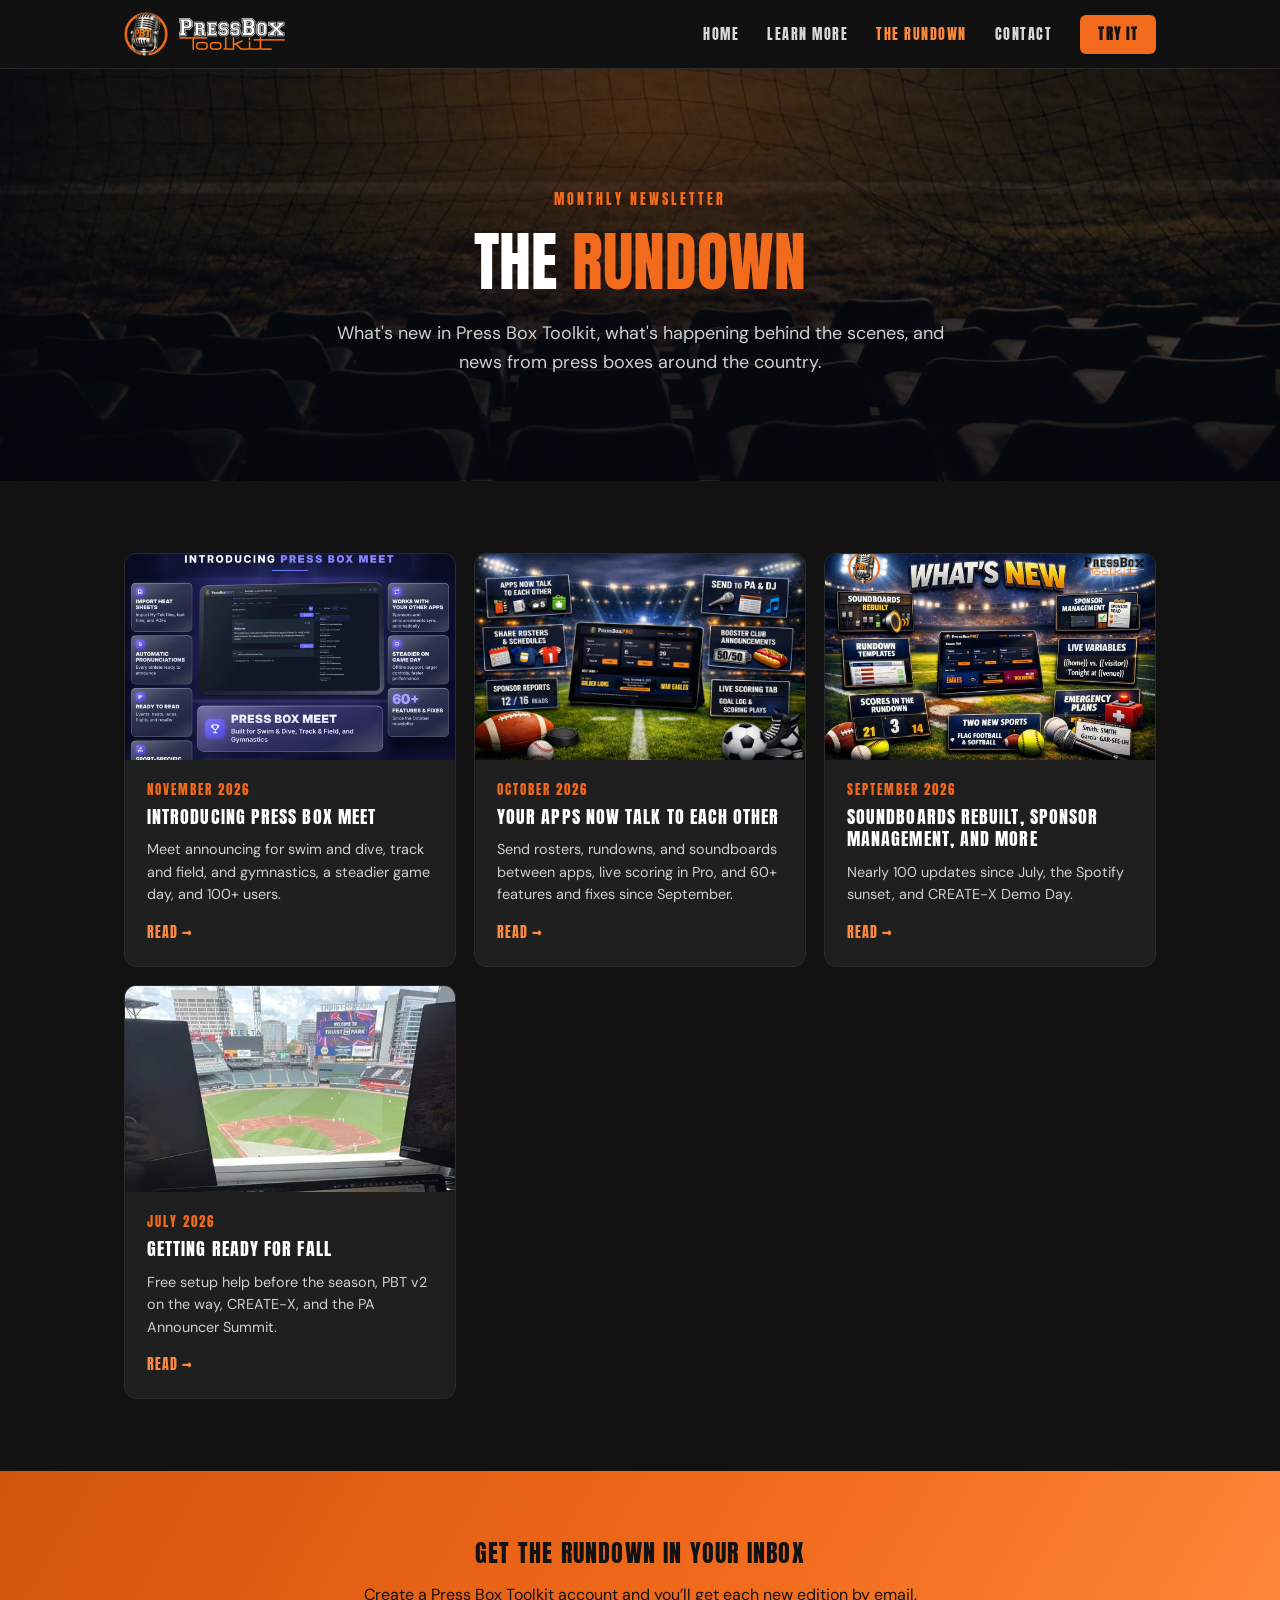
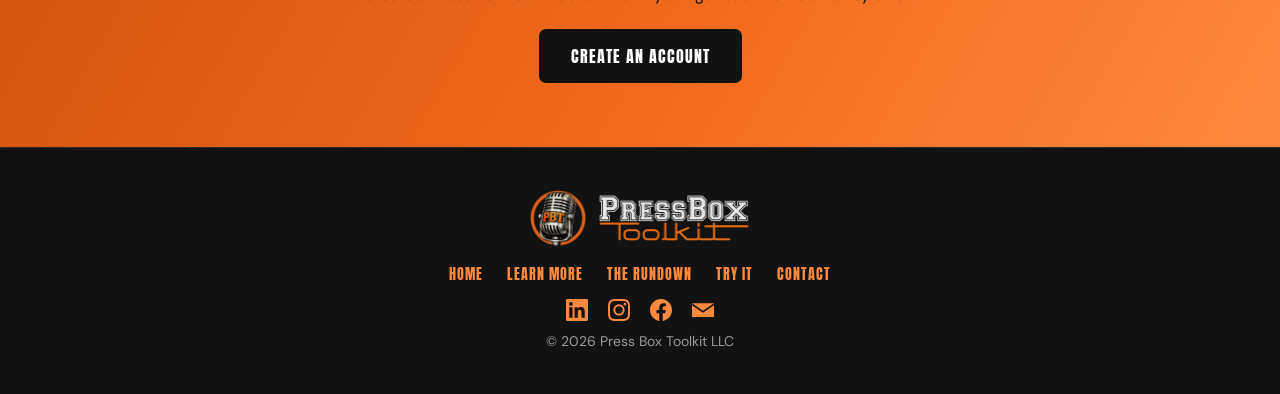
==== commit b376531d: "Add The Rundown November 2026 edition Introduces Press Box MEET, the steadier game day release, and " ====
--- a/rundown/index.html
+++ b/rundown/index.html
@@ -48,6 +48,15 @@
 <section class="section">
   <div class="wrap">
     <div class="editions">
+      <a class="edition-card" href="/rundown/2026-11/">
+        <img src="/images/rundown/2026-11/meet-launch.webp" width="1200" height="1200" alt="" style="object-position:center 40%">
+        <div class="body">
+          <p class="date">November 2026</p>
+          <h2>Introducing Press Box MEET</h2>
+          <p>Meet announcing for swim and dive, track and field, and gymnastics, a steadier game day, and 100+ users.</p>
+          <span class="more">Read &rarr;</span>
+        </div>
+      </a>
       <a class="edition-card" href="/rundown/2026-10/">
         <img src="/images/rundown/2026-10/whats-new.webp" width="1600" height="1066" alt="">
         <div class="body">
--- a/styles.css
+++ b/styles.css
@@ -43,6 +43,7 @@
   --acc-pro:#F26A1B;
   --acc-pa:#E8B84B;
   --acc-dj:#3EC6C6;
+  --acc-meet:#6366f1;
   --acc-rm:#4CAF7A;
 }
 
@@ -357,6 +358,7 @@
 .c-lite{color:var(--acc-lite)}
 .c-pa{color:var(--acc-pa)}
 .c-dj{color:var(--acc-dj)}
+.c-meet{color:var(--acc-meet)}
 .c-ad{color:#8858F0}
 .c-rm{color:var(--acc-rm)}
 .c-bc{color:#20C058}
@@ -366,6 +368,7 @@
 .product:has(.c-lite){border-left:3px solid var(--acc-lite)}
 .product:has(.c-pa){border-left:3px solid var(--acc-pa)}
 .product:has(.c-dj){border-left:3px solid var(--acc-dj)}
+.product:has(.c-meet){border-left:3px solid var(--acc-meet)}
 .product:has(.c-rm){border-left:3px solid var(--acc-rm)}
 .product p{color:#d2d2d2;font-size:.9rem;line-height:1.5;margin-bottom:10px}
 .product .feat{color:var(--mute);font-size:.85rem}
